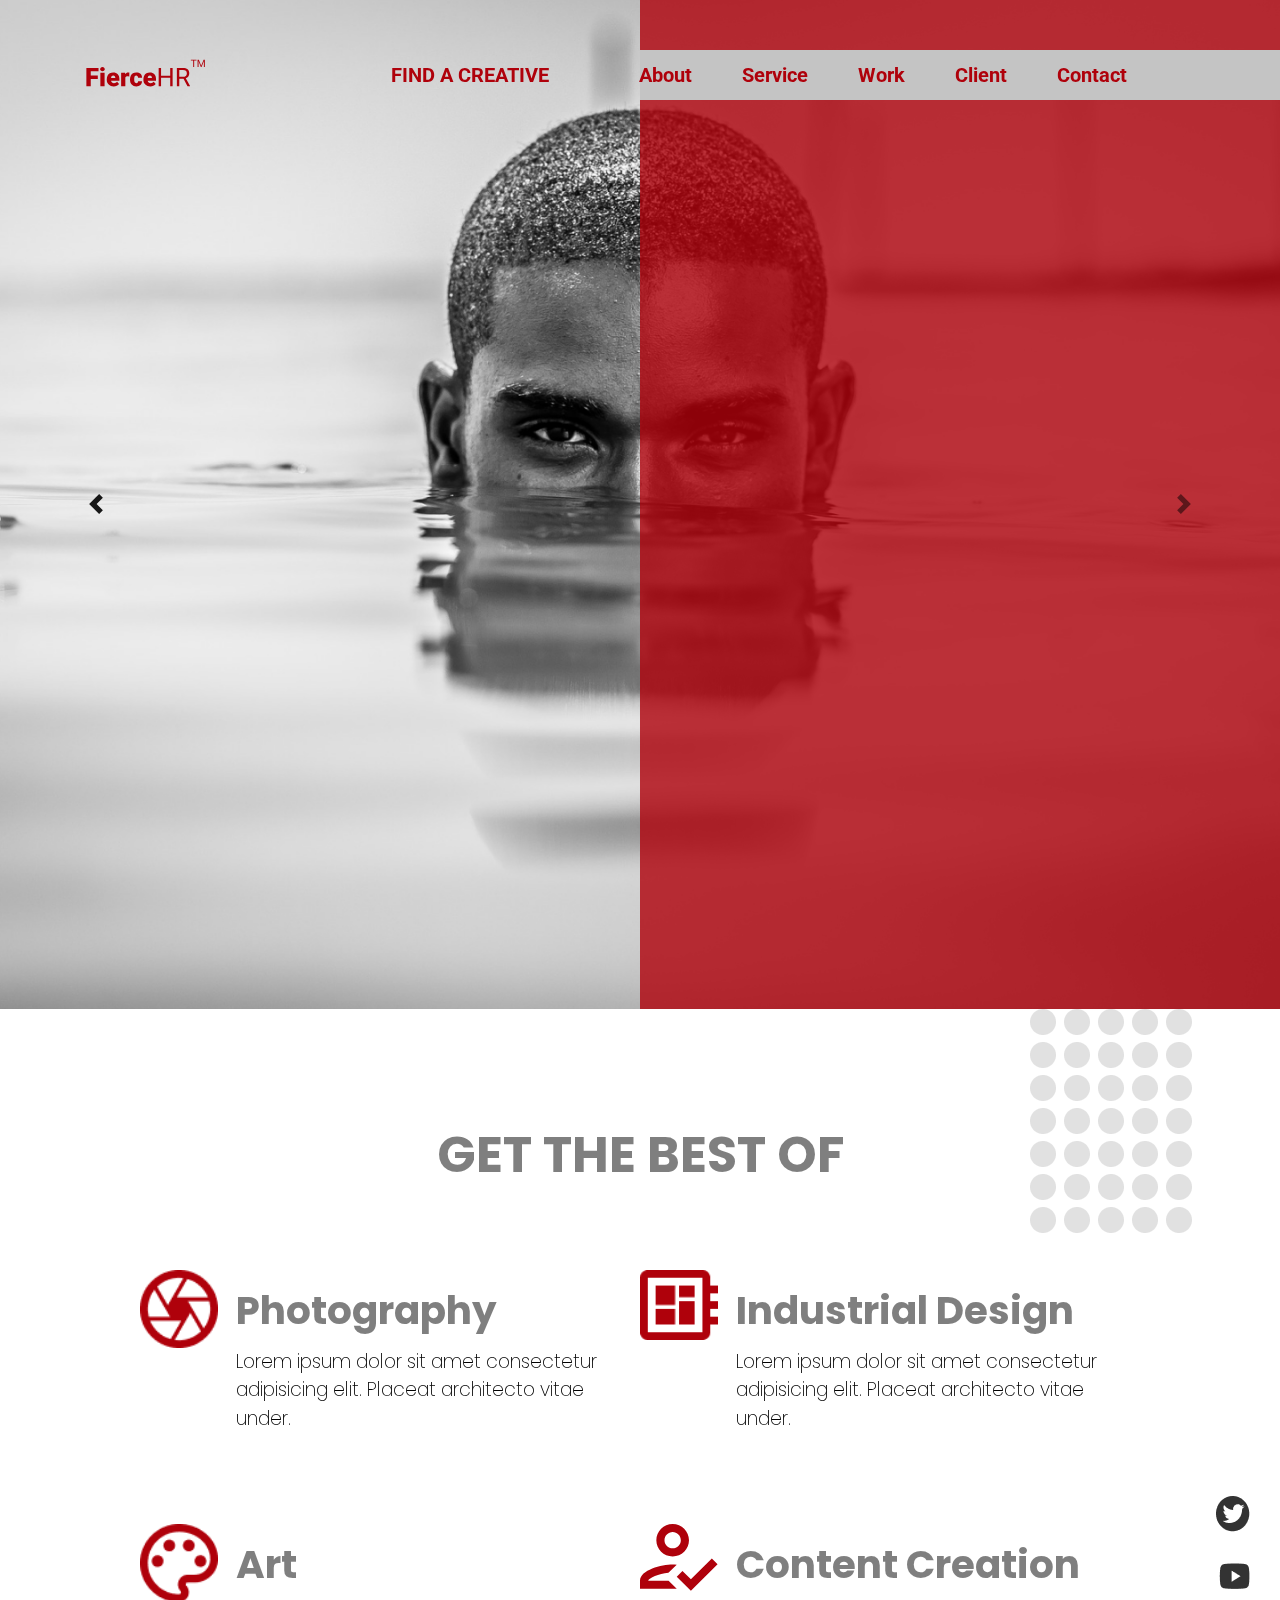
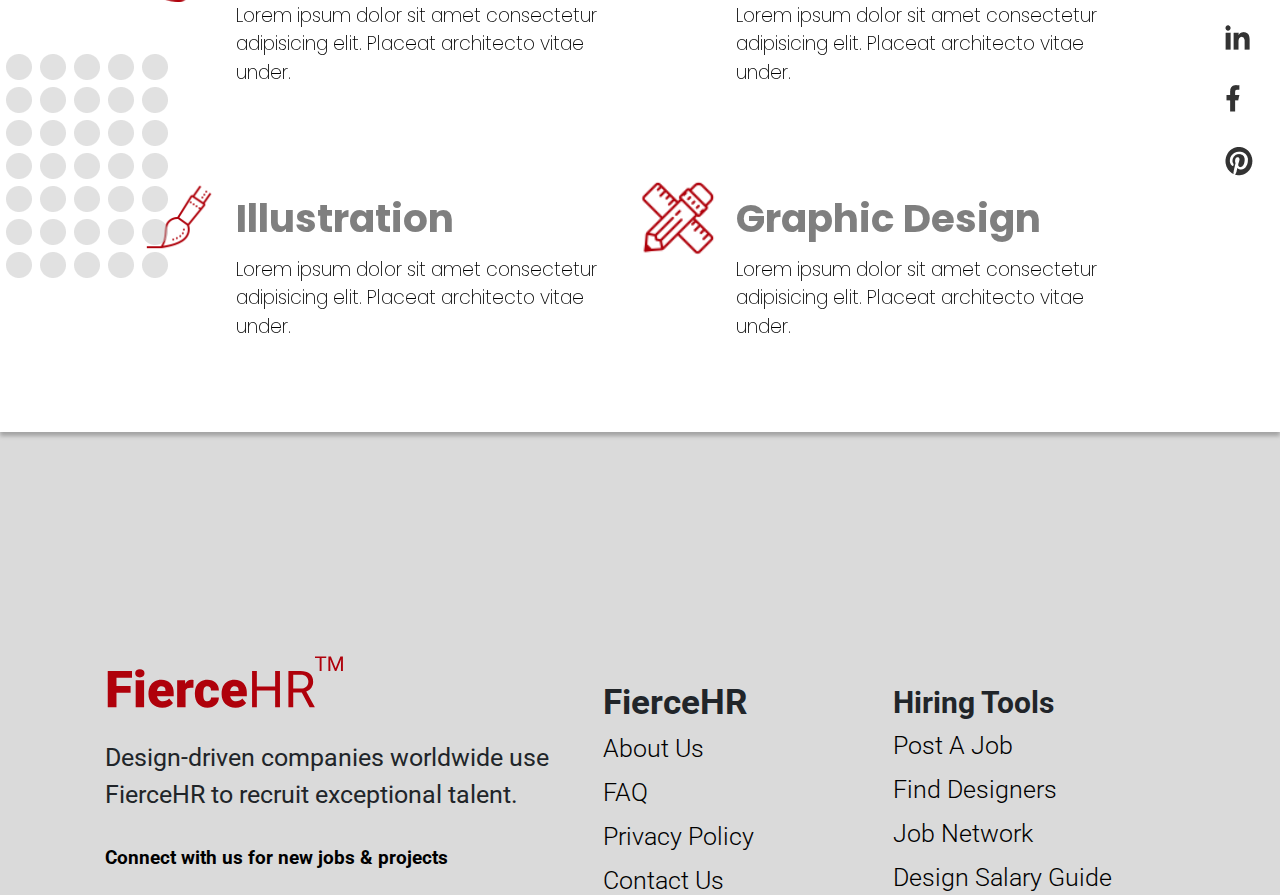
==== index.html @ 4ffa7bbc "Merge pull request #1 from AyManuell/Development" ====
<!DOCTYPE html>
<html lang="en">
<head>
    <meta charset="UTF-8">
    <meta name="viewport" content="width=device-width, initial-scale=1.0">
    <meta http-equiv="X-UA-Compatible" content="ie=edge">
    <title>FiereHr</title>

    <!-- Css Links -->
    <link rel="stylesheet" href="css/bootstrap.min.css"> 
    <link rel="stylesheet" href="css/style.css">
</head>
<body>
    
     <nav class="navbar navbar-expand-lg navbar-light fixed-top">
        <div class="container">
            <img src="assets/img/logo.svg"  alt="" class="img-fluid logo">
            <button class="navbar-toggler custom-toggler" type="button" data-toggle="collapse" data-target="#navbarNav" aria-controls="navbarNav" aria-expanded="false" aria-label="Toggle navigation">
            <span class="navbar-toggler-icon"></span>
        </button>
        <div class="collapse navbar-collapse" id="navbarNav">
                <ul class="navbar-nav">
                  <li class="nav-item active" id="find-creative">
                    <a class="nav-link text-uppercase font-weight-bolder"  href="#">Find a Creative<span class="sr-only">(current)</span></a>
                  </li>
                  <li class="nav-item">
                    <a class="nav-link font-weight-bolder" id="nav-links" href="#"> About</a>
                  </li>
                  <li class="nav-item">
                    <a class="nav-link font-weight-bold" id="nav-links" href="#">Service</a>
                  </li>
                  <li class="nav-item">
                    <a class="nav-link font-weight-bold" id="nav-links" href="#">Work</a>
                  </li>
                  <li class="nav-item">
                      <a class="nav-link font-weight-bold" id="nav-links" href="#">Client</a>
                  </li>
                  <li class="nav-item">
                      <a class="nav-link font-weight-bold" id="nav-links" href="#">Contact</a>
                    </li>
                </ul>
              </div>
        </div>
       </nav>
        <!-- Start of Carousel -->
         <div id="carouselExampleIndicators" class="carousel slide" data-ride="carousel">
            <ol class="carousel-indicators d-none">
                <li data-target="#carouselExampleIndicators" data-slide-to="0" class="active"></li>
                <li data-target="#carouselExampleIndicators" data-slide-to="1"></li>
                <li data-target="#carouselExampleIndicators" data-slide-to="2"></li>
            </ol>
            <div class="carousel-inner">
                <div class="carousel-item active">
                    <img class="d-block w-100 img-fluid" src="assets/img/carousel1.png" alt="First slide">
                    <div class="layer"></div>
                    </div>
                </div>

                <!-- <div class="carousel-item">
                    <img class="d-block w-100" src="assets/img/carousel1.png" alt="Second slide">
                </div>

                <div class="carousel-item">
                    <img class="d-block w-100" src="assets/img/carousel1.png" alt="Third slide">
                </div>
            </div> -->

            <a class="carousel-control-prev" href="#carouselExampleIndicators" role="button" data-slide="prev">
                <span class="carousel-control-prev-icon" aria-hidden="true"></span>
                <span class="sr-only">Previous</span>
            </a>

            <a class="carousel-control-next" href="#carouselExampleIndicators" role="button" data-slide="prev">
                    <span class="carousel-control-next-icon" aria-hidden="true"></span>
                    <span class="sr-only">Next</span>
            </a>
       </div>

        <!-- End oF Carousel  -->



       <!-- Start Categories Section -->
       <div class="categories w-100">
            <div class="container-fluid p-0">
                <div class="row mx-0 p-0">
                        <div class="col-12">
                            <h1 class="text-uppercase categories-heading text-center">Get the best of</h1>
                        </div>
                </div>

                <div class="row mx-0 justify-content-center align-items-center categories-list">
                        <div class="col-xs-12 col-sm-12 col-md-12 col-lg-6 p-0 bckg">
                          <div class="card bg-transparent" style="max-width: 100%;">
                                  <div class="row mx-0 no-gutters p-0">
                                    <div class="col-2">
                                      <img src="assets/icons/camera_24px.png" class="card-img img-fluid" alt="...">
                                    </div>
                                    <div class="col-10">
                                      <div class="card-body">
                                        <h5 class="card-title">Photography</h5>
                                        <p class="card-text">Lorem ipsum dolor sit amet consectetur adipisicing elit. Placeat architecto vitae under.</p>
                                      
                                      </div>
                                    </div>
                              </div>
                          </div>
                          </div>
      
                          <div class="col-xs-12 col-sm-12 col-md-12 col-lg-6 p-0 bckg">
                                  <div class="card bg-transparent" style="max-width: 100%;">
                                          <div class="row mx-0 no-gutters p-0">
                                            <div class="col-2">
                                              <img src="assets/icons/developer_board_24px.png" class="card-img img-fluid" alt="...">
                                            </div>
                                            <div class="col-10">
                                              <div class="card-body">
                                                <h5 class="card-title">Industrial Design</h5>
                                                <p class="card-text">Lorem ipsum dolor sit amet consectetur adipisicing elit. Placeat architecto vitae under.</p>
                                              
                                              </div>
                                            </div>
                                      </div>
                                  </div>
                                  </div>
              
                      </div>

                      <div class="row mx-0 justify-content-center align-items-center categories-list p-xs-0">
                            <div class="col-xs-12 col-sm-12 col-md-12 col-lg-6 p-0 bckg">
                              <div class="card bg-transparent" style="max-width: 100%;">
                                      <div class="row mx-0 no-gutters p-0">
                                        <div class="col-2">
                                          <img src="assets/icons/color_lens_24px.png" class="card-img img-fluid" alt="...">
                                        </div>
                                        <div class="col-10">
                                          <div class="card-body">
                                            <h5 class="card-title">Art</h5>
                                            <p class="card-text">Lorem ipsum dolor sit amet consectetur adipisicing elit. Placeat architecto vitae under.</p>
                                          
                                          </div>
                                        </div>
                                  </div>
                              </div>
                              </div>
          
                              <div class="col-xs-12 col-sm-12 col-md-12 col-lg-6 p-0 bckg">
                                      <div class="card bg-transparent" style="max-width: 100%;">
                                              <div class="row mx-0 no-gutters p-0">
                                                <div class="col-2">
                                                  <img src="assets/icons/how_to_reg_24px.svg" class="card-img img-fluid" alt="...">
                                                </div>
                                                <div class="col-10">
                                                  <div class="card-body">
                                                    <h5 class="card-title">Content Creation</h5>
                                                    <p class="card-text">Lorem ipsum dolor sit amet consectetur adipisicing elit. Placeat architecto vitae under.</p>
                                                  
                                                  </div>
                                                </div>
                                          </div>
                                      </div>
                                      </div>
                  
                          </div>

                          <div class="row mx-0 justify-content-center align-items-center categories-list p-xs-0">
                                <div class="col-xs-12 col-sm-12 col-md-12 col-lg-6 p-0 bckg">
                                  <div class="card bg-transparent" style="max-width: 100%;">
                                          <div class="row mx-0 no-gutters p-0">
                                            <div class="col-2">
                                              <img src="assets/icons/icons8-illustrator-80 (1) 1.svg" class="card-img img-fluid" alt="...">
                                            </div>
                                            <div class="col-10">
                                              <div class="card-body">
                                                <h5 class="card-title">Illustration</h5>
                                                <p class="card-text">Lorem ipsum dolor sit amet consectetur adipisicing elit. Placeat architecto vitae under.</p>
                                              
                                              </div>
                                            </div>
                                      </div>
                                  </div>
                                  </div>
              
                                  <div class="col-xs-12 col-sm-12 col-md-12 col-lg-6 p-0 bckg">
                                          <div class="card bg-transparent" style="max-width: 100%;">
                                                  <div class="row mx-0 no-gutters p-0">
                                                    <div class="col-2">
                                                      <img src="assets/icons/icons8-design-64 1.svg" class="card-img img-fluid" alt="...">
                                                    </div>
                                                    <div class="col-10">
                                                      <div class="card-body">
                                                        <h5 class="card-title">Graphic Design</h5>
                                                        <p class="card-text">Lorem ipsum dolor sit amet consectetur adipisicing elit. Placeat architecto vitae under.</p>
                                                      
                                                      </div>
                                                    </div>
                                              </div>
                                          </div>
                                          </div>
                              </div>    
                    </div>
                    <div class="d-none d-lg-block position-absolute circles">
                        <img src="assets/icons/Group 9.png" alt=""> 
                    </div>
                    <div class="d-none d-lg-block position-absolute circles1">
                        <img src="assets/icons/Group 9.png" alt=""> 
                    </div>
                    <div class="d-none d-md-block position-absolute social-media">
                        <img src="assets/icons/Group 7.png" alt="">
                    </div>
                </div>
        <!-- End Categories Section -->
        
    <!-- Start Footer -->
        <div class="contact w-100">
            <footer>
                <div class="row mx-0 pt-xs-3 align-items-start row-footer">
                    <div class=" col-5 col-md-5">
                        <img src="assets/img/logo-footer.svg" class="img-fluid mb-5" alt="">
                        <p class="footer-text d-none d-sm-none d-md-block mb-5">Design-driven companies worldwide use
                        FierceHR to recruit exceptional talent.</p>
                        <p class="footer-subtext d-none d-sm-none d-md-block font-weight-bold"> Connect with us for new jobs & projects</p>
                        <div class="d-flex flex-column d-md-none">
                                <a href="#" class="text-capitalize font-weight-light mb-4">About us</a>
                                <a href="#" class="text-capitalize font-weight-light mb-4">FAQ</a>
                                <a href="#" class="text-capitalize font-weight-light mb-4">Privacy policy</a>
                                <a href="#" class="text-capitalize font-weight-light">Contact us</a>
                        </div>
                    </div>
                    <div class="col-4 col-md-3 pt-0 pt-sm-0 pt-md-5 px-0 px-sm-0 px-md-5 m-auto d-none d-sm-none d-md-block">
                        <h1 class="display-4 font-weight-bolder mb-3">FierceHR</h1>
                        <div class="d-flex flex-column ">
                            <a href="#" class="text-capitalize font-weight-light mb-4">About us</a>
                            <a href="#" class="text-capitalize font-weight-light mb-4">FAQ</a>
                            <a href="#" class="text-capitalize font-weight-light mb-4">Privacy policy</a>
                            <a href="#" class="text-capitalize font-weight-light">Contact us</a>
                        </div>
                    </div>
                    <div class="col-4 col-md-4 pt-0 pt-sm-0 pt-md-5 px-0 px-sm-0 px-md-5 m-xs-none m-sm-none m-md-auto">
                            <h1 class="hiring-text font-weight-bolder mb-xs-5 mb-sm-5 mb-md-3 ">Hiring Tools</h1>
                            <div class="d-flex flex-column">
                                <a href="#" class="text-capitalize font-weight-light mb-4">Post a job</a>
                                <a href= "#" class="text-capitalize font-weight-light mb-4">Find designers</a>
                                <a href="#" class="text-capitalize font-weight-light mb-4">Job network</a>
                                <a href="#" class="text-capitalize font-weight-light">Design salary guide</a>
                            </div>
                    </div>
                    <div class="col-3 d-md-none">
                            <img src="assets/icons/Group 7.png" alt="">
                    </div>  
                </div>
                <div class="d-block d-md-none">
                        <div class="row justify-content-center mt-5 mx-0">
                                <div class="col-5">
                                    <hr style="border:0.5px solid #2F2E2E;">
                                </div>
                            </div>
                            <div class="row mx-0 justify-content-center">
                                <div class="col-6">
                                    <p class="copyright font-weight-bold text-right">Copyright <span>&copy;</span> by FierceHR</p>
                                </div>
                                <div class="col-6">
                                        <p class="copyright font-weight-bold text-capitalize">All rights reserved</p>
                                </div>
                            </div>
                </div>
                
            </footer>
        </div>

    <!--End Footer Section -->

       


    <!-- Js scripts -->
    <script src="https://ajax.googleapis.com/ajax/libs/jquery/3.5.1/jquery.min.js"></script>
    <script src="https://cdnjs.cloudflare.com/ajax/libs/popper.js/1.16.0/umd/popper.min.js"></script>
    <script src="https://maxcdn.bootstrapcdn.com/bootstrap/4.5.0/js/bootstrap.min.js"></script>
</body>
</html>
---- css/style.css ----
@import url('https://fonts.googleapis.com/css2?family=Roboto:ital,wght@0,100;0,400;0,500;0,700;0,900;1,100&display=swap');
@import url('https://fonts.googleapis.com/css2?family=Poppins:wght@100;200;300;400;500;600;700;800;900&display=swap');


/* Base Styling */
*,
*::after,
*::before {
    padding: 0;
    margin: 0;
    box-sizing: border-box;
    
}

html {
    font-size: 62.5%;
}

body {
    background-color: #fff;
    overflow-x: hidden;
    position: relative;    
}

/* Navigation-styling*/
.navbar {
    position: absolute;
    top: 2%;
    background-image: linear-gradient(90deg, transparent 50%, #C4C4C4 50%);
    font-family: "Roboto", sans-serif;
    font-size: 2rem;
}
.navbar-nav {
    margin-left: 18rem;
}
.navbar-nav #find-creative {
    margin-right: 8rem;
}
#nav-links {
    margin-right: 4rem;
}
.navbar-light .navbar-nav .active>.nav-link, .navbar-light .navbar-nav .nav-link.active, .navbar-light .navbar-nav .nav-link.show, .navbar-light .navbar-nav .show>.nav-link {
    color: #AF010B;
    
}
.navbar-light .navbar-nav .nav-link {
    color: #AF010B;
}
.navbar-light .navbar-nav .nav-link:hover {
    color: #AF010B;
    background-color: #C4C4C4;
}

.custom-toggler .navbar-toggler-icon {
    background-image: url("data:image/svg+xml;charset=utf8,%3Csvg viewBox='0 0 32 32' xmlns='http://www.w3.org/2000/svg'%3E%3Cpath stroke='rgba(255, 255, 255, 1)' stroke-width='4' stroke-linecap='round' stroke-miterlimit='15' d='M4 8h24M4 16h24M4 24h24'/%3E%3C/svg%3E");
}

/* Carousel */

.carousel-item {
    position: relative;
    height: auto;
    /* min-height: 300px; */
    background: no-repeat center center scroll;
    -webkit-background-size: cover;
    background-size: cover;
}

.layer {
    background-color: #AF010B;
    opacity: 0.8;
    position: absolute;
    top: 0;
    left: 50%;
    width: 50%;
    height: 100%;
}

.carousel-control-prev-icon {
    background-image: url("data:image/svg+xml;charset=utf8,%3Csvg xmlns='http://www.w3.org/2000/svg' fill='%23000' viewBox='0 0 8 8'%3E%3Cpath d='M5.25 0l-4 4 4 4 1.5-1.5-2.5-2.5 2.5-2.5-1.5-1.5z'/%3E%3C/svg%3E") !important;
}
   
.carousel-control-next-icon {
     background-image: url("data:image/svg+xml;charset=utf8,%3Csvg xmlns='http://www.w3.org/2000/svg' fill='%23000' viewBox='0 0 8 8'%3E%3Cpath d='M2.75 0l-1.5 1.5 2.5 2.5-2.5 2.5 1.5 1.5 4-4-4-4z'/%3E%3C/svg%3E") !important;
}
/* .carousel-caption {
    bottom: 20%;
    left: 40%
    
} */

/* .carousel-caption h2 {
    border-left: 3px solid red;
    padding-left: 2rem;
    font-family: "Roboto", sans-serif;
    font-size: 6rem;
} */


/* Categories styling*/
.categories {
    position: relative;
    box-shadow: 0px 4px 4px rgba(0, 0, 0, 0.25);
}
.categories-heading {
    padding: 11.6rem 0 8rem 0;
    font-family: "Poppins", sans-serif;
    font-style: normal;
    font-weight: bold;
    font-size: 5rem;
    color: rgba(0, 0, 0, 0.5);
}

.categories-list {
    padding: 0 14rem;
}

.card{
    border: 0;
    margin-bottom: 7.8rem;
}

.card-img {
    width: 7.8rem;
}

.card-title {
    font-family: "Poppins", sans-serif;
    font-style: normal;
    font-weight: bold;
    font-size: 3.9rem;
    line-height: 58px;
    color: rgba(0, 0, 0, 0.5);   
}
.card-text {
    font-family: "Poppins", sans-serif  ;
    font-style: normal;
    font-weight: 200;
    font-size: 1.9rem;
    color: #000000;
}
.circles {
    bottom: 15%;   
}
.circles1 {
    top: 0;
    left: 80%;
}
.social-media {
    bottom: 25%;
    left: 95%;
}

/* Footer styling */
footer {
    background-color: #DADADA;
}

.row-footer {
    padding: 22rem 3rem 0 9rem;
}

.footer-text {
    font-family: "Roboto", sans-serif;
    font-style: regular;
    font-size: 2.5rem;
    text-align: left;
}
.footer-subtext {
    font-family: "Roboto", sans-serif;
    font-size: 1.9rem;
    color: #000000;
}

footer a {
    font-family: "Roboto", sans-serif;
    font-style: normal;
    /* font-weight: 300; */
    font-size: 2.5rem;
    line-height: 2.9rem;
    color: #000000;
    text-decoration: none;
}
.hiring-text {
    font-size: 3rem;
}
.copyright {
    font-size: 1.4rem;
    line-height: 1.8rem;
    color: #AF010B;
}

/* Media quaries */
@media only screen and (min-width: 320px) and (max-width: 767px) {
    .navbar {
        top: 0;
        background-image: linear-gradient(90deg, transparent 50%, transparent 50%);
        font-size: 1.5rem;
    }
    .navbar-nav {
        margin-left: auto;
    }
    .card {
        margin: 0;
        padding: 0 1.9rem;
        border-bottom: 1px solid rgba(0, 0, 0, 0.25);
        box-shadow: 0px 2px 2px rgba(0, 0, 0, 0.25);
    }
    .categories{
        padding-bottom: 6rem;
    }
    .categories-list {
        padding: 0;
    }
    .categories-heading {
        font-size: 2rem;
        padding-bottom: 3rem;
        padding-top: 3rem;
    }
    .bckg {
        background-color:#DADADA;
    }
 
    .card-img {
        padding-top: 1rem;
    }
    .card-title {
        font-size: 2.5rem
    }
    .card-text {
        font-size: 1.2rem
    }
   
    .circles1 {
        display: none;
    }
    .social-media {
        display:none;
    }
    .row-footer {
        padding: 3rem 0 1.4rem 2rem;
    }
    footer a {
        
        font-size: 1.3rem;
        /* line-height: 2.9rem; */
        color: #000000;
        text-decoration: none;
    }
    .hiring-text {
        font-size: 2rem;
        margin-bottom: 3rem;
    }
}
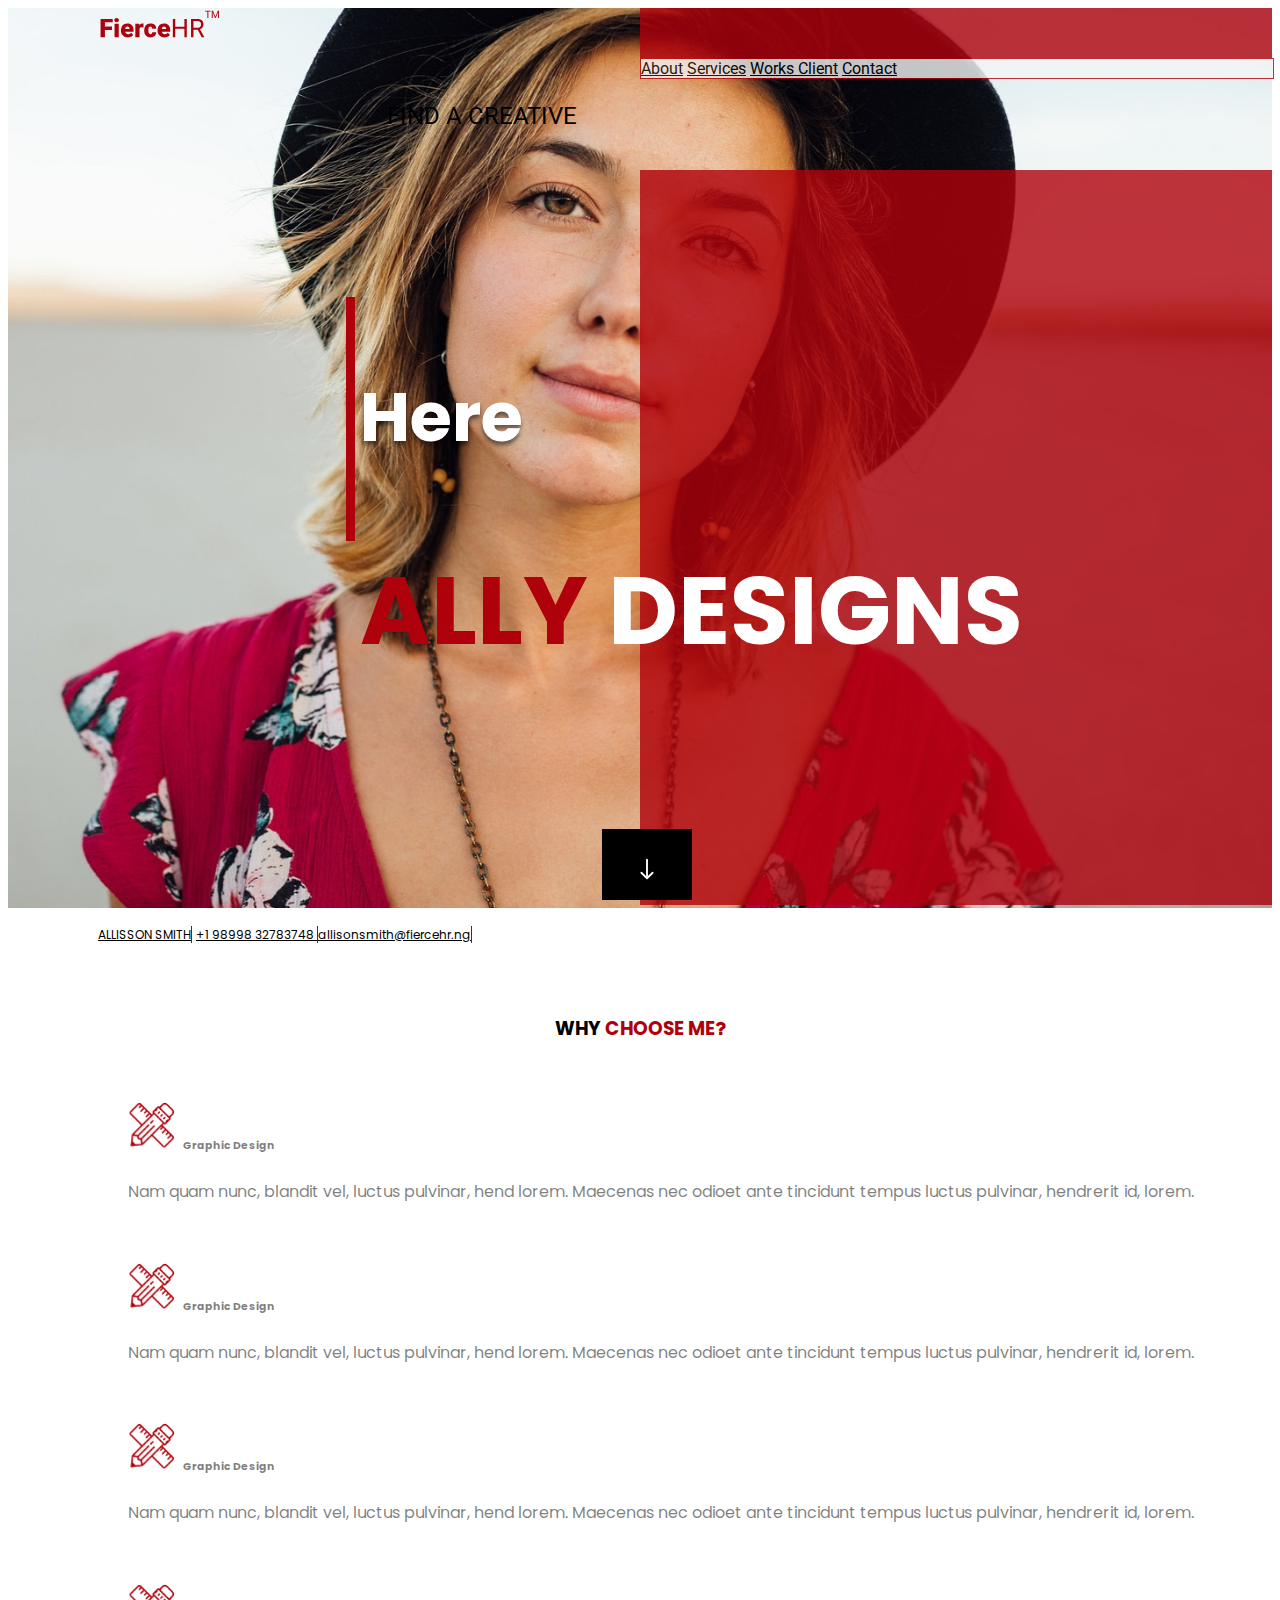
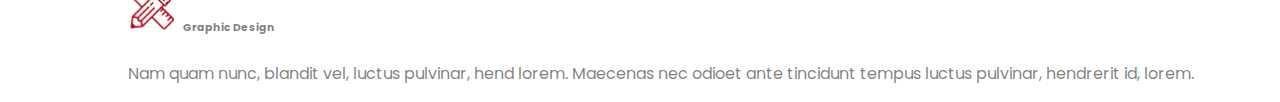
==== commit b91a4410: "Commit files" ====
--- a/index.html
+++ b/index.html
@@ -1,281 +1,94 @@
-<!DOCTYPE html>
+<!doctype html>
 <html lang="en">
-<head>
-    <meta charset="UTF-8">
-    <meta name="viewport" content="width=device-width, initial-scale=1.0">
-    <meta http-equiv="X-UA-Compatible" content="ie=edge">
-    <title>FiereHr</title>
+  <head>
+    <!-- Required meta tags -->
+    <meta charset="utf-8">
+    <meta name="viewport" content="width=device-width, initial-scale=1">
+    <link rel="stylesheet" href="./css/index.css">
+    <!-- Bootstrap CSS -->
+    <link rel="stylesheet" href="https://stackpath.bootstrapcdn.com/bootstrap/4.5.0/css/bootstrap.min.css" integrity="sha384-9aIt2nRpC12Uk9gS9baDl411NQApFmC26EwAOH8WgZl5MYYxFfc+NcPb1dKGj7Sk" crossorigin="anonymous">
+ <!-- jQuery first, then Popper.js, then Bootstrap JS -->
+ <script src="https://code.jquery.com/jquery-3.5.1.slim.min.js" integrity="sha384-DfXdz2htPH0lsSSs5nCTpuj/zy4C+OGpamoFVy38MVBnE+IbbVYUew+OrCXaRkfj" crossorigin="anonymous"></script>
+ <script src="https://cdn.jsdelivr.net/npm/popper.js@1.16.0/dist/umd/popper.min.js" integrity="sha384-Q6E9RHvbIyZFJoft+2mJbHaEWldlvI9IOYy5n3zV9zzTtmI3UksdQRVvoxMfooAo" crossorigin="anonymous"></script>
+ <script src="https://stackpath.bootstrapcdn.com/bootstrap/4.5.0/js/bootstrap.min.js" integrity="sha384-OgVRvuATP1z7JjHLkuOU7Xw704+h835Lr+6QL9UvYjZE3Ipu6Tp75j7Bh/kR0JKI" crossorigin="anonymous"></script>
+ <link rel="stylesheet" href="https://cdnjs.cloudflare.com/ajax/libs/font-awesome/4.7.0/css/font-awesome.min.css">
+ <link href="https://stackpath.bootstrapcdn.com/font-awesome/4.7.0/css/font-awesome.min.css" rel="stylesheet" integrity="sha384-wvfXpqpZZVQGK6TAh5PVlGOfQNHSoD2xbE+QkPxCAFlNEevoEH3Sl0sibVcOQVnN" crossorigin="anonymous">
+ <!--Title-->
+ <title>Creative Resume</title>
+    <link rel="icon" href="./assets/LOGO.png" size="32x32">
+  </head>
+  <!--Hader Closes-->
+  <!--Body-->
+  <body>
+    <!--Landing Page-->
+   <div class="landing-Img">
+     <a class="navbar-brand" href="index.html">
+       <img src="./assets/LOGO.svg">
+     </a>
+     <p class="nav-item nav-link text-white">Find a creative</p>
+   <section>
+    <div class="nav-bar">
+      <nav class="navbar navbar-expand" >
+          <div class="nav navbar-nav">
+              <a class="nav-item nav-link active" href="index.html">About<span class="sr-only">(current)</span></a>
+              <a class="nav-item nav-link" href="#">Services</a>
+              <a class="nav-item nav-link active" href="#">Works <span class="sr-only"></span></a>
+              <a class="nav-item nav-link" href="#">Client</a>
+              <a class="nav-item nav-link active" href="#">Contact <span class="sr-only"></span></a>
+          </div>
+      </nav>
+    </div>
+    </section>
+      <div class="color"></div>
+     </div>
+     <div class="container">
+      <h3>Here</h3>
+      <h1>ALLY <span>DESIGNS</span></h1>
+    </div>
+    <div class="arrow">
+    <a href="#container"><img src = "./assets/arrowdown.svg"></a>
+    </div>
+     <!--Landing Page Closes-->
 
-    <!-- Css Links -->
-    <link rel="stylesheet" href="css/bootstrap.min.css"> 
-    <link rel="stylesheet" href="css/style.css">
-</head>
-<body>
-    
-     <nav class="navbar navbar-expand-lg navbar-light fixed-top">
-        <div class="container">
-            <img src="assets/img/logo.svg"  alt="" class="img-fluid logo">
-            <button class="navbar-toggler custom-toggler" type="button" data-toggle="collapse" data-target="#navbarNav" aria-controls="navbarNav" aria-expanded="false" aria-label="Toggle navigation">
-            <span class="navbar-toggler-icon"></span>
-        </button>
-        <div class="collapse navbar-collapse" id="navbarNav">
-                <ul class="navbar-nav">
-                  <li class="nav-item active" id="find-creative">
-                    <a class="nav-link text-uppercase font-weight-bolder"  href="#">Find a Creative<span class="sr-only">(current)</span></a>
-                  </li>
-                  <li class="nav-item">
-                    <a class="nav-link font-weight-bolder" id="nav-links" href="#"> About</a>
-                  </li>
-                  <li class="nav-item">
-                    <a class="nav-link font-weight-bold" id="nav-links" href="#">Service</a>
-                  </li>
-                  <li class="nav-item">
-                    <a class="nav-link font-weight-bold" id="nav-links" href="#">Work</a>
-                  </li>
-                  <li class="nav-item">
-                      <a class="nav-link font-weight-bold" id="nav-links" href="#">Client</a>
-                  </li>
-                  <li class="nav-item">
-                      <a class="nav-link font-weight-bold" id="nav-links" href="#">Contact</a>
-                    </li>
-                </ul>
-              </div>
+     <!--Second Page-->
+     <div class="container-fluid" id="container">
+       <nav class="nav nav-tabs nav-stacked" style="border: none;">
+         <a class="nav-link page" href="#">ALLISSON SMITH</a>
+         <a class="nav-link page" href="#">+1 98998 32783748 </a>
+         <a class="nav-link page" href="#">allisonsmith@fiercehr.ng</a>
+       </nav>
+       <div class="about">
+        <h3><span>WHY</span> CHOOSE ME<i class="fa fa-question"></i></h3>
+      </div>
+      <div class="container-md">
+      <div class="row">
+        <div class=" col-sm-5">
+         <h6> <img src="./assets/icons8-design-64 1.svg"> &nbsp;&nbsp;Graphic Design</h6>
+         <p>Nam quam nunc, blandit vel, luctus pulvinar, hend lorem.
+            Maecenas nec odioet ante tincidunt tempus luctus pulvinar,
+            hendrerit id, lorem.</p>
         </div>
-       </nav>
-        <!-- Start of Carousel -->
-         <div id="carouselExampleIndicators" class="carousel slide" data-ride="carousel">
-            <ol class="carousel-indicators d-none">
-                <li data-target="#carouselExampleIndicators" data-slide-to="0" class="active"></li>
-                <li data-target="#carouselExampleIndicators" data-slide-to="1"></li>
-                <li data-target="#carouselExampleIndicators" data-slide-to="2"></li>
-            </ol>
-            <div class="carousel-inner">
-                <div class="carousel-item active">
-                    <img class="d-block w-100 img-fluid" src="assets/img/carousel1.png" alt="First slide">
-                    <div class="layer"></div>
-                    </div>
-                </div>
-
-                <!-- <div class="carousel-item">
-                    <img class="d-block w-100" src="assets/img/carousel1.png" alt="Second slide">
-                </div>
-
-                <div class="carousel-item">
-                    <img class="d-block w-100" src="assets/img/carousel1.png" alt="Third slide">
-                </div>
-            </div> -->
-
-            <a class="carousel-control-prev" href="#carouselExampleIndicators" role="button" data-slide="prev">
-                <span class="carousel-control-prev-icon" aria-hidden="true"></span>
-                <span class="sr-only">Previous</span>
-            </a>
-
-            <a class="carousel-control-next" href="#carouselExampleIndicators" role="button" data-slide="prev">
-                    <span class="carousel-control-next-icon" aria-hidden="true"></span>
-                    <span class="sr-only">Next</span>
-            </a>
-       </div>
-
-        <!-- End oF Carousel  -->
-
-
-
-       <!-- Start Categories Section -->
-       <div class="categories w-100">
-            <div class="container-fluid p-0">
-                <div class="row mx-0 p-0">
-                        <div class="col-12">
-                            <h1 class="text-uppercase categories-heading text-center">Get the best of</h1>
-                        </div>
-                </div>
-
-                <div class="row mx-0 justify-content-center align-items-center categories-list">
-                        <div class="col-xs-12 col-sm-12 col-md-12 col-lg-6 p-0 bckg">
-                          <div class="card bg-transparent" style="max-width: 100%;">
-                                  <div class="row mx-0 no-gutters p-0">
-                                    <div class="col-2">
-                                      <img src="assets/icons/camera_24px.png" class="card-img img-fluid" alt="...">
-                                    </div>
-                                    <div class="col-10">
-                                      <div class="card-body">
-                                        <h5 class="card-title">Photography</h5>
-                                        <p class="card-text">Lorem ipsum dolor sit amet consectetur adipisicing elit. Placeat architecto vitae under.</p>
-                                      
-                                      </div>
-                                    </div>
-                              </div>
-                          </div>
-                          </div>
-      
-                          <div class="col-xs-12 col-sm-12 col-md-12 col-lg-6 p-0 bckg">
-                                  <div class="card bg-transparent" style="max-width: 100%;">
-                                          <div class="row mx-0 no-gutters p-0">
-                                            <div class="col-2">
-                                              <img src="assets/icons/developer_board_24px.png" class="card-img img-fluid" alt="...">
-                                            </div>
-                                            <div class="col-10">
-                                              <div class="card-body">
-                                                <h5 class="card-title">Industrial Design</h5>
-                                                <p class="card-text">Lorem ipsum dolor sit amet consectetur adipisicing elit. Placeat architecto vitae under.</p>
-                                              
-                                              </div>
-                                            </div>
-                                      </div>
-                                  </div>
-                                  </div>
-              
-                      </div>
-
-                      <div class="row mx-0 justify-content-center align-items-center categories-list p-xs-0">
-                            <div class="col-xs-12 col-sm-12 col-md-12 col-lg-6 p-0 bckg">
-                              <div class="card bg-transparent" style="max-width: 100%;">
-                                      <div class="row mx-0 no-gutters p-0">
-                                        <div class="col-2">
-                                          <img src="assets/icons/color_lens_24px.png" class="card-img img-fluid" alt="...">
-                                        </div>
-                                        <div class="col-10">
-                                          <div class="card-body">
-                                            <h5 class="card-title">Art</h5>
-                                            <p class="card-text">Lorem ipsum dolor sit amet consectetur adipisicing elit. Placeat architecto vitae under.</p>
-                                          
-                                          </div>
-                                        </div>
-                                  </div>
-                              </div>
-                              </div>
-          
-                              <div class="col-xs-12 col-sm-12 col-md-12 col-lg-6 p-0 bckg">
-                                      <div class="card bg-transparent" style="max-width: 100%;">
-                                              <div class="row mx-0 no-gutters p-0">
-                                                <div class="col-2">
-                                                  <img src="assets/icons/how_to_reg_24px.svg" class="card-img img-fluid" alt="...">
-                                                </div>
-                                                <div class="col-10">
-                                                  <div class="card-body">
-                                                    <h5 class="card-title">Content Creation</h5>
-                                                    <p class="card-text">Lorem ipsum dolor sit amet consectetur adipisicing elit. Placeat architecto vitae under.</p>
-                                                  
-                                                  </div>
-                                                </div>
-                                          </div>
-                                      </div>
-                                      </div>
-                  
-                          </div>
-
-                          <div class="row mx-0 justify-content-center align-items-center categories-list p-xs-0">
-                                <div class="col-xs-12 col-sm-12 col-md-12 col-lg-6 p-0 bckg">
-                                  <div class="card bg-transparent" style="max-width: 100%;">
-                                          <div class="row mx-0 no-gutters p-0">
-                                            <div class="col-2">
-                                              <img src="assets/icons/icons8-illustrator-80 (1) 1.svg" class="card-img img-fluid" alt="...">
-                                            </div>
-                                            <div class="col-10">
-                                              <div class="card-body">
-                                                <h5 class="card-title">Illustration</h5>
-                                                <p class="card-text">Lorem ipsum dolor sit amet consectetur adipisicing elit. Placeat architecto vitae under.</p>
-                                              
-                                              </div>
-                                            </div>
-                                      </div>
-                                  </div>
-                                  </div>
-              
-                                  <div class="col-xs-12 col-sm-12 col-md-12 col-lg-6 p-0 bckg">
-                                          <div class="card bg-transparent" style="max-width: 100%;">
-                                                  <div class="row mx-0 no-gutters p-0">
-                                                    <div class="col-2">
-                                                      <img src="assets/icons/icons8-design-64 1.svg" class="card-img img-fluid" alt="...">
-                                                    </div>
-                                                    <div class="col-10">
-                                                      <div class="card-body">
-                                                        <h5 class="card-title">Graphic Design</h5>
-                                                        <p class="card-text">Lorem ipsum dolor sit amet consectetur adipisicing elit. Placeat architecto vitae under.</p>
-                                                      
-                                                      </div>
-                                                    </div>
-                                              </div>
-                                          </div>
-                                          </div>
-                              </div>    
-                    </div>
-                    <div class="d-none d-lg-block position-absolute circles">
-                        <img src="assets/icons/Group 9.png" alt=""> 
-                    </div>
-                    <div class="d-none d-lg-block position-absolute circles1">
-                        <img src="assets/icons/Group 9.png" alt=""> 
-                    </div>
-                    <div class="d-none d-md-block position-absolute social-media">
-                        <img src="assets/icons/Group 7.png" alt="">
-                    </div>
-                </div>
-        <!-- End Categories Section -->
-        
-    <!-- Start Footer -->
-        <div class="contact w-100">
-            <footer>
-                <div class="row mx-0 pt-xs-3 align-items-start row-footer">
-                    <div class=" col-5 col-md-5">
-                        <img src="assets/img/logo-footer.svg" class="img-fluid mb-5" alt="">
-                        <p class="footer-text d-none d-sm-none d-md-block mb-5">Design-driven companies worldwide use
-                        FierceHR to recruit exceptional talent.</p>
-                        <p class="footer-subtext d-none d-sm-none d-md-block font-weight-bold"> Connect with us for new jobs & projects</p>
-                        <div class="d-flex flex-column d-md-none">
-                                <a href="#" class="text-capitalize font-weight-light mb-4">About us</a>
-                                <a href="#" class="text-capitalize font-weight-light mb-4">FAQ</a>
-                                <a href="#" class="text-capitalize font-weight-light mb-4">Privacy policy</a>
-                                <a href="#" class="text-capitalize font-weight-light">Contact us</a>
-                        </div>
-                    </div>
-                    <div class="col-4 col-md-3 pt-0 pt-sm-0 pt-md-5 px-0 px-sm-0 px-md-5 m-auto d-none d-sm-none d-md-block">
-                        <h1 class="display-4 font-weight-bolder mb-3">FierceHR</h1>
-                        <div class="d-flex flex-column ">
-                            <a href="#" class="text-capitalize font-weight-light mb-4">About us</a>
-                            <a href="#" class="text-capitalize font-weight-light mb-4">FAQ</a>
-                            <a href="#" class="text-capitalize font-weight-light mb-4">Privacy policy</a>
-                            <a href="#" class="text-capitalize font-weight-light">Contact us</a>
-                        </div>
-                    </div>
-                    <div class="col-4 col-md-4 pt-0 pt-sm-0 pt-md-5 px-0 px-sm-0 px-md-5 m-xs-none m-sm-none m-md-auto">
-                            <h1 class="hiring-text font-weight-bolder mb-xs-5 mb-sm-5 mb-md-3 ">Hiring Tools</h1>
-                            <div class="d-flex flex-column">
-                                <a href="#" class="text-capitalize font-weight-light mb-4">Post a job</a>
-                                <a href= "#" class="text-capitalize font-weight-light mb-4">Find designers</a>
-                                <a href="#" class="text-capitalize font-weight-light mb-4">Job network</a>
-                                <a href="#" class="text-capitalize font-weight-light">Design salary guide</a>
-                            </div>
-                    </div>
-                    <div class="col-3 d-md-none">
-                            <img src="assets/icons/Group 7.png" alt="">
-                    </div>  
-                </div>
-                <div class="d-block d-md-none">
-                        <div class="row justify-content-center mt-5 mx-0">
-                                <div class="col-5">
-                                    <hr style="border:0.5px solid #2F2E2E;">
-                                </div>
-                            </div>
-                            <div class="row mx-0 justify-content-center">
-                                <div class="col-6">
-                                    <p class="copyright font-weight-bold text-right">Copyright <span>&copy;</span> by FierceHR</p>
-                                </div>
-                                <div class="col-6">
-                                        <p class="copyright font-weight-bold text-capitalize">All rights reserved</p>
-                                </div>
-                            </div>
-                </div>
-                
-            </footer>
+        <div class=" col-sm-5">
+          <h6> <img src="./assets/icons8-design-64 1.svg"> &nbsp;&nbsp;Graphic Design</h6>
+          <p>Nam quam nunc, blandit vel, luctus pulvinar, hend lorem.
+             Maecenas nec odioet ante tincidunt tempus luctus pulvinar,
+             hendrerit id, lorem.</p>
+         </div>
+         <div class=" col-sm-5">
+          <h6> <img src="./assets/icons8-design-64 1.svg"> &nbsp;&nbsp;Graphic Design</h6>
+          <p>Nam quam nunc, blandit vel, luctus pulvinar, hend lorem.
+             Maecenas nec odioet ante tincidunt tempus luctus pulvinar,
+             hendrerit id, lorem.</p>
+         </div>
+         <div class=" col-sm-5">
+         <h6> <img src="./assets/icons8-design-64 1.svg"> &nbsp;&nbsp;Graphic Design</h6>
+         <p>Nam quam nunc, blandit vel, luctus pulvinar, hend lorem.
+            Maecenas nec odioet ante tincidunt tempus luctus pulvinar,
+            hendrerit id, lorem.</p>
         </div>
-
-    <!--End Footer Section -->
-
-       
-
-
-    <!-- Js scripts -->
-    <script src="https://ajax.googleapis.com/ajax/libs/jquery/3.5.1/jquery.min.js"></script>
-    <script src="https://cdnjs.cloudflare.com/ajax/libs/popper.js/1.16.0/umd/popper.min.js"></script>
-    <script src="https://maxcdn.bootstrapcdn.com/bootstrap/4.5.0/js/bootstrap.min.js"></script>
-</body>
+      </div>
+      </div>
+      </div>
+   
+  </body>
 </html>--- a/css/index.css
+++ b/css/index.css
@@ -0,0 +1,150 @@
+@import url('https://fonts.googleapis.com/css2?family=Roboto:wght@300&display=swap');
+@import url('https://fonts.googleapis.com/css2?family=Poppins:wght@600&display=swap');
+body{
+    font-family: 'Poppins', sans-serif;
+    overflow-x: hidden;
+}
+.landing-Img{
+    background: url(../assets/landing.png);
+    height: 100vh;
+    position: relative;
+    background-position: center;
+  background-repeat: no-repeat;
+  background-size: cover;
+}
+
+.color{
+    background: #af010b;
+    width: 50%;
+    height: 81.7%;
+    top: 0;
+    left: 0;
+    margin-bottom: 30px;
+    opacity: 0.8;
+    float: left;
+    position: absolute;
+   left: 50%;
+    top: 18%;
+}
+.nav-bar{
+    background: #af010b;
+    opacity: .8;
+    width: 50%;
+    position: absolute;
+    margin-left: 50%;
+    top: 0px;
+
+
+}
+.navbar{
+    font-family: 'Roboto', sans-serif;
+    width: 100%;
+    position: relative;
+    margin-top: 50px;
+    background: rgb(245, 245, 245);
+    border: 1px solid #af010b;
+}    
+.nav a{
+    color: #af010b;
+}
+.navbar-brand{
+    margin-top: 4.6%;
+    padding-left: 91px;
+}
+.landing-Img p{
+    font-size: 24px;
+    text-transform: uppercase;
+    position: absolute;
+    left: 30%;
+    top: 70px;
+    font-family: 'Roboto', sans-serif;
+}
+.container{
+    position: absolute;
+    left: 27%;
+    top: 33%;
+    border-left: 9px solid #af010b;
+    padding-left: 5px;
+    height: 244px;
+
+}
+.container h3{
+    font-size: 4.3rem;
+    color: white;
+    text-shadow: 0px 4.28235px 4.28235px rgba(0, 0, 0, 0.5);;
+}
+.container h1{
+    font-size: 6rem;
+    color: #af010b;
+}
+.container h1 span{
+    color: white;
+}
+.arrow a{
+    background: #000000;
+    color: white;
+}
+.arrow a{
+    position: absolute;
+    bottom: 0px;
+    left: 47%;
+    width: 90px;
+    height: 71px;
+    text-align: center;
+    font-size: 50px;
+}
+.arrow a img{
+    height: 30px;
+}
+/*Page 2*/
+.nav a{
+    color: #000000;
+}
+a.nav-link.page{
+    border-right: 1px solid #AF010B;
+    font-size: 12px;
+    height: 24px;
+}
+.nav.nav-tabs.nav-stacked{
+    top: 0px;
+    padding-left: 90px;
+    padding-bottom: 5px;
+}
+.container-fluid{
+margin-top: 1%;
+font-family: 'Poppins', sans-serif;
+}
+.about{
+    margin-top: 5%;
+    text-align: center;
+}
+.about h3{
+    color: #AF010B;
+}
+.about h3 span{
+    color: black;
+}
+.container-md{
+    margin-left: 5%;
+    margin-right: 5%;
+}
+
+.col-sm-2 .plus{
+    text-align: right;
+    font-size: 50px;
+}
+.col-sm-2 .fig{
+ font-size: 144px;
+    color: #AF010B;
+    text-align: center;
+
+}
+.col-sm-2 .text{
+    text-align: center;
+}
+.col-sm-5{
+    margin-top: 5%;
+    margin-left: 5%;
+    color: rgba(0, 0, 0, 0.5);
+
+}
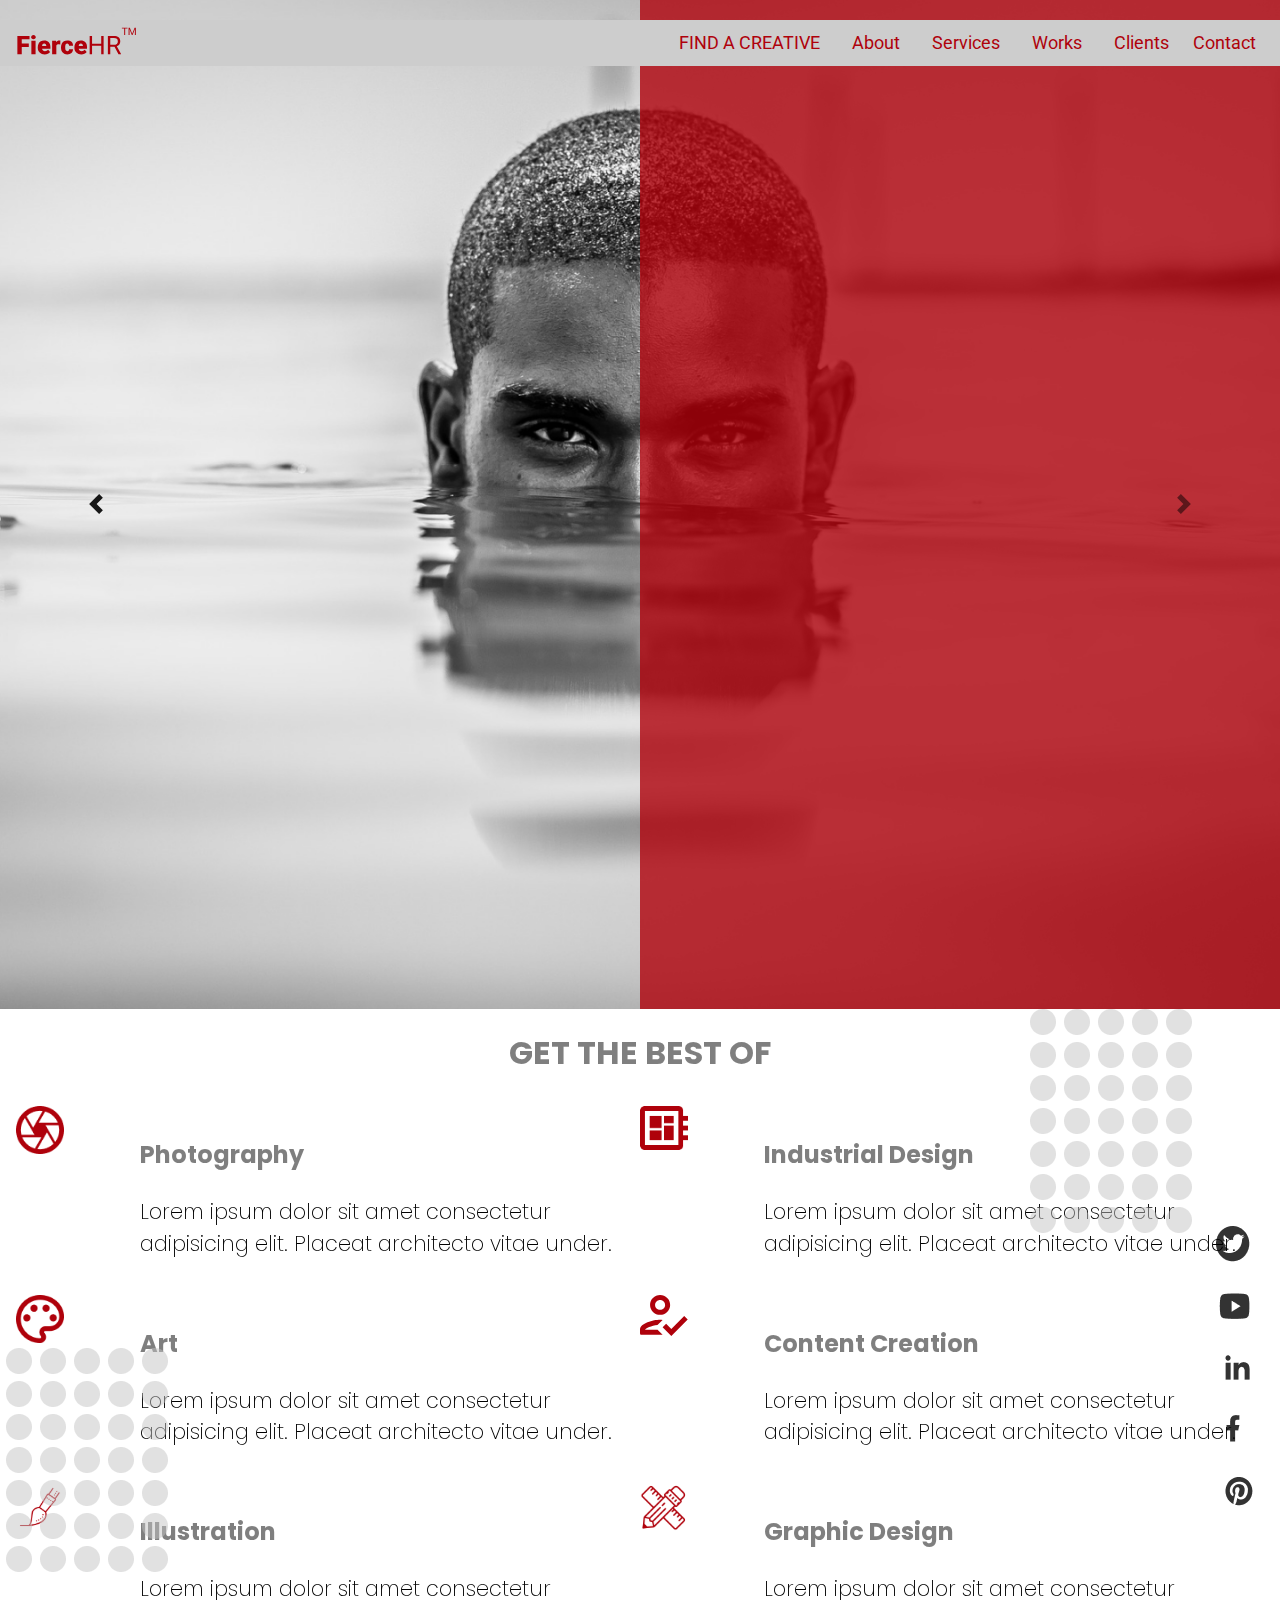
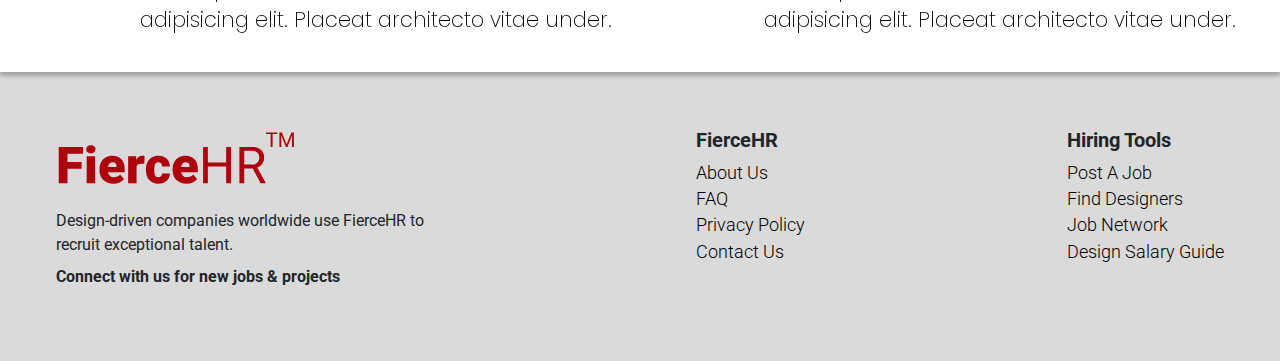
==== commit bb1e32dc: "bug: fixed the nav and footer responsiveness" ====
--- a/index.html
+++ b/index.html
@@ -1,94 +1,270 @@
-<!doctype html>
+
+<!DOCTYPE html>
 <html lang="en">
-  <head>
-    <!-- Required meta tags -->
-    <meta charset="utf-8">
-    <meta name="viewport" content="width=device-width, initial-scale=1">
-    <link rel="stylesheet" href="./css/index.css">
-    <!-- Bootstrap CSS -->
-    <link rel="stylesheet" href="https://stackpath.bootstrapcdn.com/bootstrap/4.5.0/css/bootstrap.min.css" integrity="sha384-9aIt2nRpC12Uk9gS9baDl411NQApFmC26EwAOH8WgZl5MYYxFfc+NcPb1dKGj7Sk" crossorigin="anonymous">
- <!-- jQuery first, then Popper.js, then Bootstrap JS -->
- <script src="https://code.jquery.com/jquery-3.5.1.slim.min.js" integrity="sha384-DfXdz2htPH0lsSSs5nCTpuj/zy4C+OGpamoFVy38MVBnE+IbbVYUew+OrCXaRkfj" crossorigin="anonymous"></script>
- <script src="https://cdn.jsdelivr.net/npm/popper.js@1.16.0/dist/umd/popper.min.js" integrity="sha384-Q6E9RHvbIyZFJoft+2mJbHaEWldlvI9IOYy5n3zV9zzTtmI3UksdQRVvoxMfooAo" crossorigin="anonymous"></script>
- <script src="https://stackpath.bootstrapcdn.com/bootstrap/4.5.0/js/bootstrap.min.js" integrity="sha384-OgVRvuATP1z7JjHLkuOU7Xw704+h835Lr+6QL9UvYjZE3Ipu6Tp75j7Bh/kR0JKI" crossorigin="anonymous"></script>
- <link rel="stylesheet" href="https://cdnjs.cloudflare.com/ajax/libs/font-awesome/4.7.0/css/font-awesome.min.css">
- <link href="https://stackpath.bootstrapcdn.com/font-awesome/4.7.0/css/font-awesome.min.css" rel="stylesheet" integrity="sha384-wvfXpqpZZVQGK6TAh5PVlGOfQNHSoD2xbE+QkPxCAFlNEevoEH3Sl0sibVcOQVnN" crossorigin="anonymous">
- <!--Title-->
- <title>Creative Resume</title>
-    <link rel="icon" href="./assets/LOGO.png" size="32x32">
-  </head>
-  <!--Hader Closes-->
-  <!--Body-->
-  <body>
-    <!--Landing Page-->
-   <div class="landing-Img">
-     <a class="navbar-brand" href="index.html">
-       <img src="./assets/LOGO.svg">
-     </a>
-     <p class="nav-item nav-link text-white">Find a creative</p>
-   <section>
-    <div class="nav-bar">
-      <nav class="navbar navbar-expand" >
-          <div class="nav navbar-nav">
-              <a class="nav-item nav-link active" href="index.html">About<span class="sr-only">(current)</span></a>
-              <a class="nav-item nav-link" href="#">Services</a>
-              <a class="nav-item nav-link active" href="#">Works <span class="sr-only"></span></a>
-              <a class="nav-item nav-link" href="#">Client</a>
-              <a class="nav-item nav-link active" href="#">Contact <span class="sr-only"></span></a>
-          </div>
-      </nav>
+<head>
+    <meta charset="UTF-8">
+    <meta name="viewport" content="width=device-width, initial-scale=1.0">
+    <meta http-equiv="X-UA-Compatible" content="ie=edge">
+    <title>FiereHr</title>
+
+    <!-- Css Links -->
+    <link rel="stylesheet" href="css/bootstrap.min.css">
+    <link rel="stylesheet" href="css/nav-footer.css">
+    <link rel="stylesheet" href="css/style.css">
+</head>
+<body>
+    
+     <!-- navigation section -->
+     <nav class="navbar navbar-expand-md bg-dark navbar-dark px-3 py-0">
+      <!-- Brand -->
+      <a class="navbar-brand" href="#"><img src="assets/img/logo.svg" alt=""></a>
+    
+      <!-- Toggler/collapsibe Button -->
+      <button class="navbar-toggler" type="button" data-toggle="collapse" data-target="#collapsibleNavbar">
+        <span class="navbar-toggler-icon"></span>
+      </button>
+    
+      <!-- Navbar links -->
+      <div class="collapse navbar-collapse" id="collapsibleNavbar">
+        <ul class="navbar-nav ml-auto">
+          <li class="nav-item mx-2">
+            <a class="nav-link" href="index.html">FIND A CREATIVE</a>
+          </li>
+          <li class="nav-item mx-2">
+            <a class="nav-link" href="#">About</a>
+          </li>
+          <li class="nav-item mx-2">
+            <a class="nav-link" href="#">Services</a>
+          </li>
+          <li class="nav-item mx-2">
+              <a class="nav-link" href="#">Works</a>
+          </li>
+          <li class="nav-item mx-2">
+              <a class="nav-link" href="#">Clients</a>
+          </li>
+          <li class="nav-item">
+              <a class="nav-link" href="contact.html">Contact</a>
+          </li>
+        </ul>
+      </div>
+    </nav> 
+    <!-- END of navigation section -->
+
+    <!-- Start of Carousel -->
+      <div id="carouselExampleIndicators" class="carousel slide" data-ride="carousel">
+        <ol class="carousel-indicators d-none">
+            <li data-target="#carouselExampleIndicators" data-slide-to="0" class="active"></li>
+            <li data-target="#carouselExampleIndicators" data-slide-to="1"></li>
+            <li data-target="#carouselExampleIndicators" data-slide-to="2"></li>
+        </ol>
+        <div class="carousel-inner">
+            <div class="carousel-item active">
+                <img class="d-block w-100 img-fluid" src="assets/img/carousel1.png" alt="First slide">
+                <div class="layer"></div>
+                </div>
+            </div>
+
+            <!-- <div class="carousel-item">
+                <img class="d-block w-100" src="assets/img/carousel1.png" alt="Second slide">
+            </div>
+
+            <div class="carousel-item">
+                <img class="d-block w-100" src="assets/img/carousel1.png" alt="Third slide">
+            </div>
+        </div> -->
+
+        <a class="carousel-control-prev" href="#carouselExampleIndicators" role="button" data-slide="prev">
+            <span class="carousel-control-prev-icon" aria-hidden="true"></span>
+            <span class="sr-only">Previous</span>
+        </a>
+
+        <a class="carousel-control-next" href="#carouselExampleIndicators" role="button" data-slide="prev">
+                <span class="carousel-control-next-icon" aria-hidden="true"></span>
+                <span class="sr-only">Next</span>
+        </a>
     </div>
-    </section>
-      <div class="color"></div>
-     </div>
-     <div class="container">
-      <h3>Here</h3>
-      <h1>ALLY <span>DESIGNS</span></h1>
+
+    <!-- End oF Carousel  -->
+
+    <!-- Start Categories Section -->
+    <div class="categories w-100">
+        <div class="container-fluid p-0">
+            <div class="row mx-0 p-0">
+                    <div class="col-12">
+                        <h1 class="text-uppercase categories-heading text-center">Get the best of</h1>
+                    </div>
+            </div>
+
+            <div class="row mx-0 justify-content-center align-items-center categories-list">
+                    <div class="col-xs-12 col-sm-12 col-md-12 col-lg-6 p-0 bckg">
+                      <div class="card bg-transparent" style="max-width: 100%;">
+                              <div class="row mx-0 no-gutters p-0">
+                                <div class="col-2">
+                                  <img src="assets/icons/camera_24px.png" class="card-img img-fluid" alt="...">
+                                </div>
+                                <div class="col-10">
+                                  <div class="card-body">
+                                    <h5 class="card-title">Photography</h5>
+                                    <p class="card-text">Lorem ipsum dolor sit amet consectetur adipisicing elit. Placeat architecto vitae under.</p>
+                                  
+                                  </div>
+                                </div>
+                          </div>
+                      </div>
+                      </div>
+  
+                      <div class="col-xs-12 col-sm-12 col-md-12 col-lg-6 p-0 bckg">
+                              <div class="card bg-transparent" style="max-width: 100%;">
+                                      <div class="row mx-0 no-gutters p-0">
+                                        <div class="col-2">
+                                          <img src="assets/icons/developer_board_24px.png" class="card-img img-fluid" alt="...">
+                                        </div>
+                                        <div class="col-10">
+                                          <div class="card-body">
+                                            <h5 class="card-title">Industrial Design</h5>
+                                            <p class="card-text">Lorem ipsum dolor sit amet consectetur adipisicing elit. Placeat architecto vitae under.</p>
+                                          
+                                          </div>
+                                        </div>
+                                  </div>
+                              </div>
+                              </div>
+          
+                  </div>
+
+                  <div class="row mx-0 justify-content-center align-items-center categories-list p-xs-0">
+                        <div class="col-xs-12 col-sm-12 col-md-12 col-lg-6 p-0 bckg">
+                          <div class="card bg-transparent" style="max-width: 100%;">
+                                  <div class="row mx-0 no-gutters p-0">
+                                    <div class="col-2">
+                                      <img src="assets/icons/color_lens_24px.png" class="card-img img-fluid" alt="...">
+                                    </div>
+                                    <div class="col-10">
+                                      <div class="card-body">
+                                        <h5 class="card-title">Art</h5>
+                                        <p class="card-text">Lorem ipsum dolor sit amet consectetur adipisicing elit. Placeat architecto vitae under.</p>
+                                      
+                                      </div>
+                                    </div>
+                              </div>
+                          </div>
+                          </div>
+      
+                          <div class="col-xs-12 col-sm-12 col-md-12 col-lg-6 p-0 bckg">
+                                  <div class="card bg-transparent" style="max-width: 100%;">
+                                          <div class="row mx-0 no-gutters p-0">
+                                            <div class="col-2">
+                                              <img src="assets/icons/how_to_reg_24px.svg" class="card-img img-fluid" alt="...">
+                                            </div>
+                                            <div class="col-10">
+                                              <div class="card-body">
+                                                <h5 class="card-title">Content Creation</h5>
+                                                <p class="card-text">Lorem ipsum dolor sit amet consectetur adipisicing elit. Placeat architecto vitae under.</p>
+                                              
+                                              </div>
+                                            </div>
+                                      </div>
+                                  </div>
+                                  </div>
+              
+                      </div>
+
+                      <div class="row mx-0 justify-content-center align-items-center categories-list p-xs-0">
+                            <div class="col-xs-12 col-sm-12 col-md-12 col-lg-6 p-0 bckg">
+                              <div class="card bg-transparent" style="max-width: 100%;">
+                                      <div class="row mx-0 no-gutters p-0">
+                                        <div class="col-2">
+                                          <img src="assets/icons/icons8-illustrator-80 (1) 1.svg" class="card-img img-fluid" alt="...">
+                                        </div>
+                                        <div class="col-10">
+                                          <div class="card-body">
+                                            <h5 class="card-title">Illustration</h5>
+                                            <p class="card-text">Lorem ipsum dolor sit amet consectetur adipisicing elit. Placeat architecto vitae under.</p>
+                                          
+                                          </div>
+                                        </div>
+                                  </div>
+                              </div>
+                              </div>
+          
+                              <div class="col-xs-12 col-sm-12 col-md-12 col-lg-6 p-0 bckg">
+                                      <div class="card bg-transparent" style="max-width: 100%;">
+                                              <div class="row mx-0 no-gutters p-0">
+                                                <div class="col-2">
+                                                  <img src="assets/icons/icons8-design-64 1.svg" class="card-img img-fluid" alt="...">
+                                                </div>
+                                                <div class="col-10">
+                                                  <div class="card-body">
+                                                    <h5 class="card-title">Graphic Design</h5>
+                                                    <p class="card-text">Lorem ipsum dolor sit amet consectetur adipisicing elit. Placeat architecto vitae under.</p>
+                                                  
+                                                  </div>
+                                                </div>
+                                          </div>
+                                      </div>
+                                      </div>
+                          </div>    
+                </div>
+                <div class="d-none d-lg-block position-absolute circles">
+                    <img src="assets/icons/Group 9.png" alt=""> 
+                </div>
+                <div class="d-none d-lg-block position-absolute circles1">
+                    <img src="assets/icons/Group 9.png" alt=""> 
+                </div>
+                <div class="d-none d-md-block position-absolute social-media">
+                    <img src="assets/icons/Group 7.png" alt="">
+                </div>
     </div>
-    <div class="arrow">
-    <a href="#container"><img src = "./assets/arrowdown.svg"></a>
-    </div>
-     <!--Landing Page Closes-->
-
-     <!--Second Page-->
-     <div class="container-fluid" id="container">
-       <nav class="nav nav-tabs nav-stacked" style="border: none;">
-         <a class="nav-link page" href="#">ALLISSON SMITH</a>
-         <a class="nav-link page" href="#">+1 98998 32783748 </a>
-         <a class="nav-link page" href="#">allisonsmith@fiercehr.ng</a>
-       </nav>
-       <div class="about">
-        <h3><span>WHY</span> CHOOSE ME<i class="fa fa-question"></i></h3>
+    <!-- End Categories Section -->
+        
+    <!-- Start Footer -->
+    <footer class="p-5">
+      <div class="d-flex justify-content-between flex-wrap row-footer">
+
+          <div class="p-1 p-sm-2 col-md-4">
+              <img src="assets/img/logo-footer.svg" class="img-fluid mb-4" alt="footer-logo">
+              <p class="footer-text d-none d-sm-none d-md-block mb-2">Design-driven companies worldwide use FierceHR to recruit exceptional talent.</p>
+              <p class="footer-subtext d-none d-sm-none d-md-block font-weight-bold"> Connect with us for new jobs & projects</p>
+          </div>
+
+          <div class="p-1 p-sm-2">
+              <h5 class="font-weight-bolder mb-2 d-none d-md-block">FierceHR</h5>
+              <div class="container-fluid p-0">
+                  <a href="#" class="text-capitalize font-weight-light d-block footer-anchor">About us</a>
+                  <a href="#" class="text-capitalize font-weight-light d-block footer-anchor">FAQ</a>
+                  <a href="#" class="text-capitalize font-weight-light d-block footer-anchor">Privacy policy</a>
+                  <a href="#" class="text-capitalize font-weight-light d-block footer-anchor">Contact us</a>
+              </div>
+          </div>
+
+          <div class="p-1 p-sm-2">
+              <h5 class="font-weight-bolder mb-2">Hiring Tools</h5>
+              <div class="container-fluid p-0">
+                  <a href="#" class="text-capitalize font-weight-light d-block footer-anchor">Post a job</a>
+                  <a href= "#" class="text-capitalize font-weight-light d-block footer-anchor">Find designers</a>
+                  <a href="#" class="text-capitalize font-weight-light d-block footer-anchor">Job network</a>
+                  <a href="#" class="text-capitalize font-weight-light d-block footer-anchor">Design salary guide</a>
+              </div>
+          </div>
       </div>
-      <div class="container-md">
-      <div class="row">
-        <div class=" col-sm-5">
-         <h6> <img src="./assets/icons8-design-64 1.svg"> &nbsp;&nbsp;Graphic Design</h6>
-         <p>Nam quam nunc, blandit vel, luctus pulvinar, hend lorem.
-            Maecenas nec odioet ante tincidunt tempus luctus pulvinar,
-            hendrerit id, lorem.</p>
-        </div>
-        <div class=" col-sm-5">
-          <h6> <img src="./assets/icons8-design-64 1.svg"> &nbsp;&nbsp;Graphic Design</h6>
-          <p>Nam quam nunc, blandit vel, luctus pulvinar, hend lorem.
-             Maecenas nec odioet ante tincidunt tempus luctus pulvinar,
-             hendrerit id, lorem.</p>
-         </div>
-         <div class=" col-sm-5">
-          <h6> <img src="./assets/icons8-design-64 1.svg"> &nbsp;&nbsp;Graphic Design</h6>
-          <p>Nam quam nunc, blandit vel, luctus pulvinar, hend lorem.
-             Maecenas nec odioet ante tincidunt tempus luctus pulvinar,
-             hendrerit id, lorem.</p>
-         </div>
-         <div class=" col-sm-5">
-         <h6> <img src="./assets/icons8-design-64 1.svg"> &nbsp;&nbsp;Graphic Design</h6>
-         <p>Nam quam nunc, blandit vel, luctus pulvinar, hend lorem.
-            Maecenas nec odioet ante tincidunt tempus luctus pulvinar,
-            hendrerit id, lorem.</p>
-        </div>
+
+      <div class="d-block d-md-none">
+          <hr class="w-75">
+          <div class="d-flex flex-wrap justify-content-center">
+              <p class="px-2 py-0 copyright">Copyright &copy; by FierceHR</p>
+              <p class="px-2 py-0 copyright">All Rights Reserved.</p>
+          </div>
       </div>
-      </div>
-      </div>
-   
-  </body>
+
+    </footer>
+
+    <!--End Footer Section -->
+
+
+    <!-- Js scripts -->
+    <script src="https://ajax.googleapis.com/ajax/libs/jquery/3.5.1/jquery.min.js"></script>
+    <script src="https://cdnjs.cloudflare.com/ajax/libs/popper.js/1.16.0/umd/popper.min.js"></script>
+    <script src="https://maxcdn.bootstrapcdn.com/bootstrap/4.5.0/js/bootstrap.min.js"></script>
+</body>
+
 </html>--- a/css/nav-footer.css
+++ b/css/nav-footer.css
@@ -0,0 +1,43 @@
+
+@import url('https://fonts.googleapis.com/css2?family=Roboto:ital,wght@0,100;0,400;0,500;0,700;0,900;1,100&display=swap');
+@import url('https://fonts.googleapis.com/css2?family=Poppins:wght@100;200;300;400;500;600;700;800;900&display=swap');
+
+html{
+    font-size: 100%;
+}
+.navbar{
+    position: absolute;
+    top: 20px;
+    width: 100%;
+    z-index: 4;
+    background-color: #CDCDCD !important;
+}
+.nav-link{
+    color: #AF010B !important;
+    font-family: "Roboto", sans-serif;
+    font-style: normal;
+    font-weight: normal;
+    font-size: 1.1em;
+    line-height: 28px;
+}
+.nav-link:hover{
+    text-decoration: underline;
+}
+
+footer{
+    background-color: #DADADA;;
+}
+.footer-anchor, .footer-anchor:hover{
+    color: #000;
+    font-size: 1.1em;
+    font-weight: bold;
+    font-family: "Roboto", sans-serif;
+}
+
+.copyright{
+    color: #AF010B;
+    font-family: "Roboto", sans-serif;
+    font-style: normal;
+    font-weight: normal;
+    font-size: 1em;
+}--- a/css/style.css
+++ b/css/style.css
@@ -0,0 +1,162 @@
+@import url('https://fonts.googleapis.com/css2?family=Roboto:ital,wght@0,100;0,400;0,500;0,700;0,900;1,100&display=swap');
+@import url('https://fonts.googleapis.com/css2?family=Poppins:wght@100;200;300;400;500;600;700;800;900&display=swap');
+
+
+/* Base Styling */
+*,
+*::after,
+*::before {
+    padding: 0;
+    margin: 0;
+    box-sizing: border-box;
+    
+}
+
+html {
+    font-size: 100%;
+}
+
+body {
+    background-color: #fff;
+    overflow-x: hidden;
+    position: relative;    
+}
+
+/* Carousel */
+
+.carousel-item {
+    position: relative;
+    height: auto;
+    /* min-height: 300px; */
+    background: no-repeat center center scroll;
+    -webkit-background-size: cover;
+    background-size: cover;
+}
+
+.layer {
+    background-color: #AF010B;
+    opacity: 0.8;
+    position: absolute;
+    top: 0;
+    left: 50%;
+    width: 50%;
+    height: 100%;
+}
+
+.carousel-control-prev-icon {
+    background-image: url("data:image/svg+xml;charset=utf8,%3Csvg xmlns='http://www.w3.org/2000/svg' fill='%23000' viewBox='0 0 8 8'%3E%3Cpath d='M5.25 0l-4 4 4 4 1.5-1.5-2.5-2.5 2.5-2.5-1.5-1.5z'/%3E%3C/svg%3E") !important;
+}
+   
+.carousel-control-next-icon {
+     background-image: url("data:image/svg+xml;charset=utf8,%3Csvg xmlns='http://www.w3.org/2000/svg' fill='%23000' viewBox='0 0 8 8'%3E%3Cpath d='M2.75 0l-1.5 1.5 2.5 2.5-2.5 2.5 1.5 1.5 4-4-4-4z'/%3E%3C/svg%3E") !important;
+}
+/* .carousel-caption {
+    bottom: 20%;
+    left: 40%
+    
+} */
+
+/* .carousel-caption h2 {
+    border-left: 3px solid red;
+    padding-left: 2rem;
+    font-family: "Roboto", sans-serif;
+    font-size: 6rem;
+} */
+
+
+/* Categories styling*/
+.categories {
+    position: relative;
+    box-shadow: 0px 4px 4px rgba(0, 0, 0, 0.25);
+}
+.categories-heading {
+    padding: .8em;
+    font-family: "Poppins", sans-serif;
+    font-style: normal;
+    font-weight: bold;
+    font-size: 2rem;
+    color: rgba(0, 0, 0, 0.5);
+}
+
+.categories-list {
+    padding: 0 1rem;
+}
+
+.card{
+    border: 0;
+    margin-bottom: 1rem;
+}
+
+.card-img {
+    width: 3rem;
+}
+
+.card-title {
+    font-family: "Poppins", sans-serif;
+    font-style: normal;
+    font-weight: bold;
+    font-size: 1.5rem;
+    line-height: 58px;
+    color: rgba(0, 0, 0, 0.5);   
+}
+.card-text {
+    font-family: "Poppins", sans-serif  ;
+    font-style: normal;
+    font-weight: 200;
+    font-size: 1.3rem;
+    color: #000000;
+}
+.circles {
+    bottom: 15%;   
+}
+.circles1 {
+    top: 0;
+    left: 80%;
+}
+.social-media {
+    bottom: 25%;
+    left: 95%;
+}
+
+
+
+/* Media quaries */
+@media only screen and (min-width: 320px) and (max-width: 767px) {
+    .card {
+        margin: 0;
+        padding: 0 1.9rem;
+        border-bottom: 1px solid rgba(0, 0, 0, 0.25);
+        box-shadow: 0px 2px 2px rgba(0, 0, 0, 0.25);
+    }
+    .categories{
+        padding-bottom: 6rem;
+    }
+    .categories-list {
+        padding: 0;
+    }
+    .categories-heading {
+        font-size: 1.4rem;
+        padding-bottom: 1rem;
+        padding-top: 1rem;
+    }
+    .bckg {
+        background-color:#DADADA;
+    }
+ 
+    .card-img {
+        padding-top: 1rem;
+    }
+    .card-title {
+        font-size: 1.2rem
+    }
+    .card-text {
+        font-size: 1rem
+    }
+   
+    .circles1 {
+        display: none;
+    }
+    .social-media {
+        display:none;
+    }
+}
